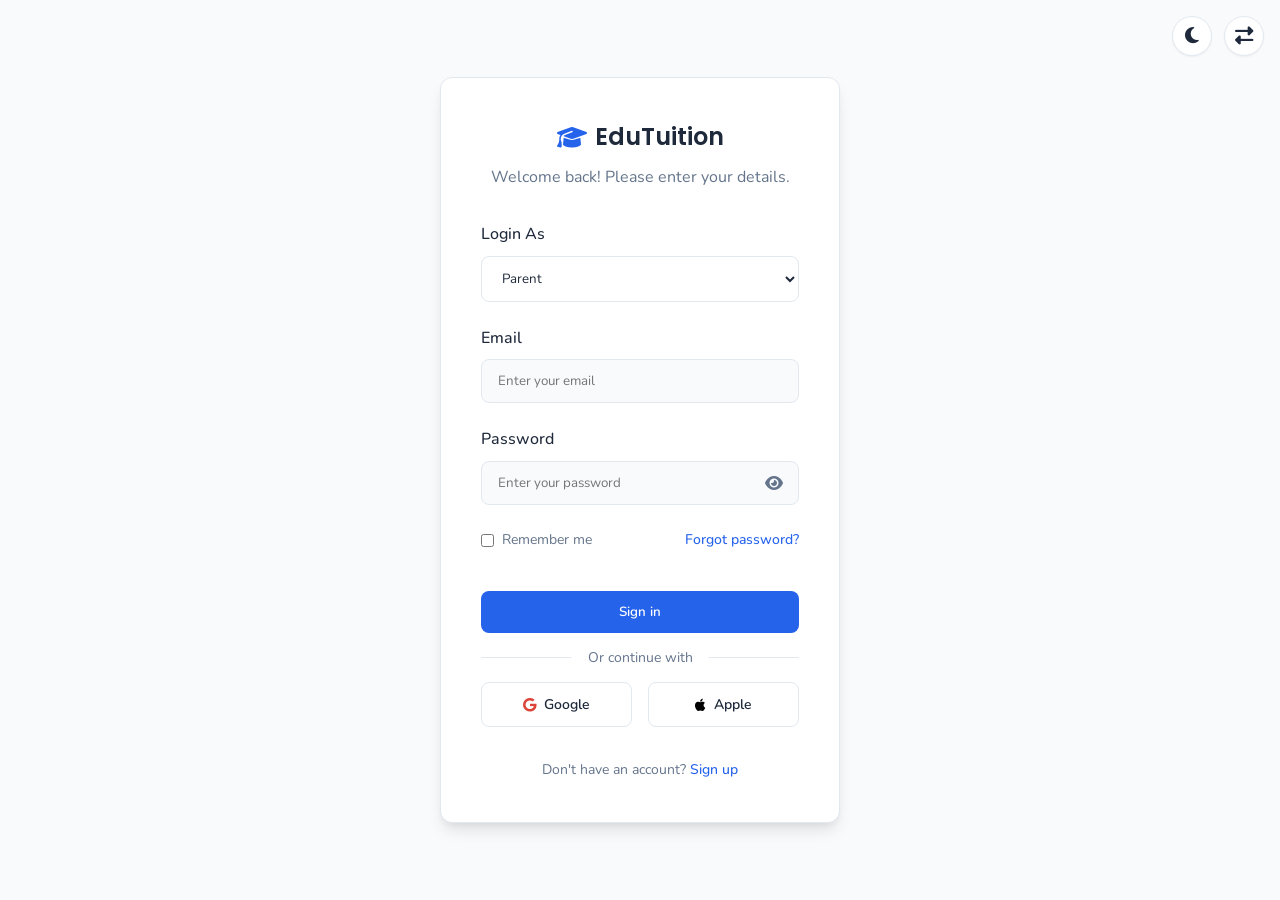
==== login.html @ af19ebe1 "Latest UI and styling updates" ====
<!DOCTYPE html>
<html lang="en">
<head>
  <meta charset="UTF-8">
  <meta name="viewport" content="width=device-width, initial-level=1.0">
  <title>Login | Home Tuition Management Agency</title>
  <link rel="icon" type="image/svg+xml" href="assets/images/favicon.svg">
  <link rel="stylesheet" href="https://cdnjs.cloudflare.com/ajax/libs/font-awesome/6.5.1/css/all.min.css">
  <link rel="stylesheet" href="assets/css/style.css">
  <style>
    .auth-bg {
      position: absolute;
      top: 0; left: 0; width: 100%; height: 100%;
      object-fit: cover;
      z-index: -2;
    }
    .auth-overlay {
      position: absolute;
      top: 0; left: 0; width: 100%; height: 100%;
      background: rgba(0,0,0,0.7);
      z-index: -1;
    }
  </style>
</head>
<body>

  <div class="auth-toggles">
    <button class="theme-toggle" aria-label="Toggle Dark Mode">
      <i class="fas fa-moon"></i>
    </button>
    <button class="rtl-toggle" aria-label="Toggle RTL">
      <i class="fas fa-exchange-alt"></i>
    </button>
  </div>

  <div class="auth-page">
    <img src="assets/images/img1.png" alt="Background" class="auth-bg">
    <div class="auth-overlay"></div>

    <div class="auth-card">
      <div class="text-center" style="margin-bottom: 2rem;">
        <a href="index.html" class="logo" style="justify-content: center;">
          <i class="fas fa-graduation-cap"></i>
          <span>EduTuition</span>
        </a>
        <p style="color: var(--text-light); margin-top: 0.5rem;">Welcome back! Please enter your details.</p>
      </div>
      
      <form id="loginForm">
        <div class="form-group">
          <label class="form-label">Login As</label>
          <select class="form-control" id="loginRole" required style="background-color: var(--bg-surface); color: var(--text-dark); border: 1px solid var(--border);">
            <option value="parent-dashboard.html">Parent</option>
            <option value="tutor-dashboard.html">Tutor</option>
            <option value="dashboard.html">Coordinator</option>
          </select>
        </div>
        <div class="form-group">
          <label class="form-label">Email</label>
          <input type="email" class="form-control" placeholder="Enter your email" required>
        </div>
        <div class="form-group">
          <label class="form-label">Password</label>
          <div class="password-wrapper">
            <input type="password" class="form-control" id="password" placeholder="Enter your password" required>
            <i class="fas fa-eye password-toggle" id="togglePassword"></i>
          </div>
        </div>
        
        <div style="display: flex; justify-content: space-between; align-items: center; margin-bottom: 1.5rem; font-size: 0.875rem;">
          <label style="display: flex; align-items: center; gap: 0.5rem; color: var(--text-light); cursor: pointer;">
            <input type="checkbox"> Remember me
          </label>
          <a href="#" style="color: var(--primary); font-weight: 500;">Forgot password?</a>
        </div>
        
        <button type="submit" class="btn btn-primary auth-btn">Sign in</button>

        <div class="social-auth-divider">
          <hr>
          <span>Or continue with</span>
        </div>
        
        <div class="social-auth-group">
          <button type="button" class="btn btn-social">
            <i class="fab fa-google" style="color: #DB4437;"></i> Google
          </button>
          <button type="button" class="btn btn-social">
            <i class="fab fa-apple" style="color: #000000;"></i> Apple
          </button>
        </div>
      </form>
      
      <p class="text-center" style="margin-top: 2rem; color: var(--text-light); font-size: 0.875rem;">
        Don't have an account? <a href="register.html" style="color: var(--primary); font-weight: 500;">Sign up</a>
      </p>
    </div>

  <script>
    const togglePassword = document.querySelector('#togglePassword');
    const password = document.querySelector('#password');

    togglePassword.addEventListener('click', function (e) {
      // toggle the type attribute
      const type = password.getAttribute('type') === 'password' ? 'text' : 'password';
      password.setAttribute('type', type);
      // toggle the eye slash icon
      this.classList.toggle('fa-eye-slash');
    });

    const loginForm = document.getElementById('loginForm');
    if(loginForm) {
      loginForm.addEventListener('submit', function(e) {
        e.preventDefault();
        const role = document.getElementById('loginRole').value;
        window.location.href = role;
      });
    }
  </script>
  <script src="assets/js/main.js"></script>
</body>
</html>
---- assets/css/style.css ----
@import url('https://fonts.googleapis.com/css2?family=Nunito:wght@300;400;500;600;700&family=Poppins:wght@300;400;500;600;700;800&display=swap');

:root {
  --primary: #2563eb;
  --primary-hover: #1d4ed8;
  --secondary: #10b981;
  --text-dark: #1e293b;
  --text-light: #64748b;
  --bg-main: #f8fafc;
  --bg-surface: #ffffff;
  --border: #e2e8f0;
  --nav-bg: #ffffff;
  --footer-bg: #f1f5f9;
  --footer-text: #475569;
  
  --font-sans: 'Nunito', sans-serif;
  --font-heading: 'Poppins', sans-serif;
  
  --radius-sm: 4px;
  --radius-md: 8px;
  --radius-lg: 12px;
  
  --shadow-sm: 0 1px 2px 0 rgba(0, 0, 0, 0.05);
  --shadow-md: 0 4px 6px -1px rgba(0, 0, 0, 0.1), 0 2px 4px -1px rgba(0, 0, 0, 0.06);
  --shadow-lg: 0 10px 15px -3px rgba(0, 0, 0, 0.1), 0 4px 6px -2px rgba(0, 0, 0, 0.05);
  
  --transition: all 0.3s cubic-bezier(0.4, 0, 0.2, 1);
}

[data-theme="dark"] {
  --primary: #3b82f6;
  --primary-hover: #2563eb;
  --secondary: #34d399;
  --text-dark: #f1f5f9;
  --text-light: #94a3b8;
  --bg-main: #0f172a;
  --bg-surface: #1e293b;
  --border: #334155;
  --nav-bg: #0f172a;
  --footer-bg: #020617;
  --footer-text: #cbd5e1;
}

* {
  margin: 0;
  padding: 0;
  box-sizing: border-box;
}

html {
  scroll-behavior: smooth;
}

body {
  font-family: var(--font-sans);
  background-color: var(--bg-main);
  color: var(--text-dark);
  line-height: 1.6;
  transition: background-color var(--transition), color var(--transition);
  overflow-x: hidden;
  font-weight: 400;
}

h1, h2, h3, h4, h5, h6 {
  font-family: var(--font-heading);
  line-height: 1.2;
  margin-bottom: 1rem;
  font-weight: 600;
}

h1 {
  font-weight: 600;
}

h2 {
  font-weight: 600;
}

h3 {
  font-weight: 500;
}

h4, h5, h6 {
  font-weight: 600;
}

p {
  font-weight: 400;
}

a {
  text-decoration: none;
  color: inherit;
  transition: var(--transition);
}

ul {
  list-style: none;
}

img {
  max-width: 100%;
  height: auto;
  display: block;
}

/* Container */
.container {
  width: 100%;
  max-width: 1280px;
  margin: 0 auto;
  padding: 0 1.5rem;
}

/* Typography Utilities */
.text-center { text-align: center; }
.text-primary { color: var(--primary); }
.section-title {
  font-size: 2.5rem;
  margin-bottom: 1rem;
  position: relative;
  display: inline-block;
}
.section-title::after {
  content: '';
  position: absolute;
  bottom: -10px;
  left: 50%;
  transform: translateX(-50%);
  width: 60px;
  height: 4px;
  background-color: var(--primary);
  border-radius: 2px;
}
[dir="rtl"] .section-title::after {
  left: auto;
  right: 50%;
  transform: translateX(50%);
}
.section-subtitle {
  color: var(--text-light);
  max-width: 600px;
  margin: 0 auto 3rem;
  font-size: 1.125rem;
}

/* Buttons */
.btn {
  display: inline-flex;
  align-items: center;
  justify-content: center;
  padding: 0.75rem 1.5rem;
  font-weight: 600;
  border-radius: var(--radius-md);
  cursor: pointer;
  border: none;
  transition: var(--transition);
  font-family: var(--font-sans);
  gap: 0.5rem;
}

.btn-primary {
  background-color: var(--primary);
  color: #ffffff;
}

.btn-primary:hover {
  background-color: var(--primary-hover);
  transform: translateY(-2px);
  box-shadow: var(--shadow-md);
}

.btn-outline {
  background-color: transparent;
  color: var(--primary);
  border: 2px solid var(--primary);
}

.btn-outline:hover {
  background-color: var(--primary);
  color: #ffffff !important;
  border-color: var(--primary) !important;
}

/* Navbar */
.navbar {
  position: fixed;
  top: 0;
  left: 0;
  width: 100%;
  background-color: transparent;
  z-index: 1000;
  box-shadow: none;
  transition: var(--transition);
}

.navbar.scrolled,
.navbar.menu-open {
  background-color: var(--nav-bg);
  backdrop-filter: blur(10px);
  box-shadow: var(--shadow-sm);
}

/* Transparent Navbar Text Colors */
.navbar:not(.scrolled):not(.menu-open) .logo span,
.navbar:not(.scrolled):not(.menu-open) .nav-link,
.navbar:not(.scrolled):not(.menu-open) .theme-toggle,
.navbar:not(.scrolled):not(.menu-open) .rtl-toggle,
.navbar:not(.scrolled):not(.menu-open) .mobile-toggle,
.navbar:not(.scrolled):not(.menu-open) .cart-toggle {
  color: #ffffff;
}

.navbar:not(.scrolled):not(.menu-open) .btn-outline {
  color: #ffffff;
  border-color: #ffffff;
}

.navbar:not(.scrolled):not(.menu-open) .theme-toggle,
.navbar:not(.scrolled):not(.menu-open) .rtl-toggle,
.navbar:not(.scrolled):not(.menu-open) .mobile-toggle,
.navbar:not(.scrolled):not(.menu-open) .cart-toggle {
  background-color: transparent;
}

.nav-container {
  display: flex;
  align-items: center;
  justify-content: space-between;
  height: 80px;
}

.logo {
  font-family: var(--font-heading);
  font-size: 1.5rem;
  font-weight: 600;
  color: var(--primary);
  display: flex;
  align-items: center;
  gap: 0.5rem;
}
.logo span {
  color: var(--text-dark);
}

.nav-menu {
  display: flex;
  gap: 2rem;
  align-items: center;
}

.nav-link {
  font-weight: 500;
  color: var(--text-dark);
}

.nav-link:hover, .nav-link.active {
  color: var(--primary);
}

.nav-link.active {
  text-decoration: underline;
  text-underline-offset: 4px;
}

.nav-actions {
  display: flex;
  align-items: center;
  gap: 1rem;
}

.theme-toggle, .rtl-toggle, .mobile-toggle, .cart-toggle {
  color: var(--text-dark);
  font-size: 1.15rem;
  cursor: pointer;
  display: flex;
  align-items: center;
  justify-content: center;
  width: 40px;
  height: 40px;
  border-radius: 50%;
  background-color: var(--bg-surface);
  border: 1px solid var(--border);
  box-shadow: var(--shadow-sm);
  transition: var(--transition);
}

.theme-toggle:hover, .rtl-toggle:hover, .cart-toggle:hover {
  background-color: var(--primary);
  color: #ffffff !important;
  border-color: var(--primary);
  box-shadow: var(--shadow-md);
  transform: translateY(-2px);
}

.mobile-toggle {
  display: none;
}

/* Hero Section */
.hero {
  min-height: 100vh;
  display: flex;
  align-items: center;
  padding-top: 80px;
  position: relative;
  overflow: hidden;
}

.hero-bg {
  position: absolute;
  top: 0;
  left: 0;
  width: 100%;
  height: 100%;
  object-fit: cover;
  z-index: -2;
}

.hero-overlay {
  position: absolute;
  top: 0;
  left: 0;
  width: 100%;
  height: 100%;
  background: linear-gradient(to right, rgba(0,0,0,0.8), rgba(0,0,0,0.4));
  z-index: -1;
}

[dir="rtl"] .hero-overlay {
  background: linear-gradient(to left, rgba(0,0,0,0.8), rgba(0,0,0,0.4));
}

.hero-content {
  max-width: 600px;
  color: #ffffff;
}

.hero-title {
  font-size: 4rem;
  margin-bottom: 1.5rem;
  color: #ffffff;
  animation: fadeUp 1s ease;
}

.hero-desc {
  font-size: 1.25rem;
  margin-bottom: 2rem;
  color: #e5e7eb;
  animation: fadeUp 1s ease 0.2s;
  animation-fill-mode: both;
}

.hero-actions {
  display: flex;
  gap: 1rem;
  animation: fadeUp 1s ease 0.4s;
  animation-fill-mode: both;
}

/* Sections */
.section {
  padding: 5rem 0;
}

.section-bg {
  background-color: var(--bg-surface);
}

/* Grid Layouts */
.grid-2 { display: grid; grid-template-columns: repeat(2, 1fr); gap: 2rem; }
.grid-4 { display: grid; grid-template-columns: repeat(4, 1fr); gap: 2rem; }
.grid-6 { display: grid; grid-template-columns: repeat(3, 1fr); gap: 2rem; }

/* Cards (Strictly 4 or 6 for lists, equal height, buttons aligned) */
.card {
  background-color: var(--bg-surface);
  border-radius: var(--radius-lg);
  overflow: hidden;
  box-shadow: var(--shadow-sm);
  transition: var(--transition);
  display: flex;
  flex-direction: column;
  height: 100%;
  border: 1px solid var(--border);
}

.card:hover {
  transform: translateY(-5px);
  box-shadow: var(--shadow-lg);
}

.card-img-wrap {
  width: 100%;
  height: 240px;
  overflow: hidden;
}

.card-img {
  width: 100%;
  height: 100%;
  object-fit: cover;
  transition: var(--transition);
}

.card:hover .card-img {
  transform: scale(1.05);
}

.card-body {
  padding: 1.5rem;
  display: flex;
  flex-direction: column;
  flex-grow: 1;
}

.card-title {
  font-size: 1.25rem;
  margin-bottom: 0.75rem;
}

.card-text {
  color: var(--text-light);
  margin-bottom: 1.5rem;
  flex-grow: 1;
}

.card-footer {
  margin-top: auto;
  display: flex;
  justify-content: space-between;
  align-items: center;
}

/* About / Info Section */
.info-section {
  display: flex;
  align-items: center;
  gap: 4rem;
}

.info-content {
  flex: 1;
}

.info-image {
  flex: 1;
  border-radius: var(--radius-lg);
  overflow: hidden;
  box-shadow: var(--shadow-lg);
}

/* Unique Design Section (After 5th) */
.cta-section {
  background: linear-gradient(135deg, var(--primary), var(--primary-hover));
  color: #fff;
  text-align: center;
  padding: 6rem 0;
  border-radius: var(--radius-lg);
  margin: 5rem 1.5rem;
}

.cta-section h2, .cta-section p {
  color: #fff;
}
.cta-section .section-title::after {
  background-color: #fff;
}
.cta-section .btn {
  background-color: #fff;
  color: var(--primary);
}
.cta-section .btn:hover {
  background-color: var(--text-dark);
  color: #ffffff;
}
[data-theme="dark"] .cta-section .btn:hover {
  background-color: var(--bg-main);
  color: #ffffff;
}

.btn-cta-outline {
  background: transparent !important;
  color: #ffffff !important;
  border: 2px solid #ffffff !important;
}

.btn-cta-outline:hover {
  background: #ffffff !important;
  color: var(--primary) !important;
  border-color: #ffffff !important;
  transform: translateY(-3px);
  box-shadow: 0 10px 20px rgba(0,0,0,0.2);
}

/* Footer */
.footer {
  background-color: var(--footer-bg);
  color: var(--footer-text);
  padding: 4rem 0 2rem;
}

.footer-grid {
  display: grid;
  grid-template-columns: 2fr 1fr 1fr 1fr;
  gap: 3rem;
  margin-bottom: 3rem;
}

.footer-title {
  color: var(--text-dark);
  font-size: 1.25rem;
  margin-bottom: 1.5rem;
}

.footer-links li {
  margin-bottom: 0.75rem;
}

.footer-links a:hover {
  color: var(--primary);
  padding-left: 5px;
}
[dir="rtl"] .footer-links a:hover {
  padding-left: 0;
  padding-right: 5px;
}

.social-links {
  display: flex;
  gap: 1rem;
}

.social-link {
  width: 40px;
  height: 40px;
  border-radius: 50%;
  background-color: var(--bg-main);
  border: 1px solid var(--border);
  display: flex;
  align-items: center;
  justify-content: center;
  color: var(--text-dark);
}

.social-link:hover {
  background-color: var(--primary);
}

.footer-bottom {
  text-align: center;
  padding-top: 2rem;
  border-top: 1px solid var(--border);
}

/* Auth Pages */
.auth-page {
  min-height: 100vh;
  display: flex;
  align-items: center;
  justify-content: center;
  background-color: var(--bg-main);
  padding: 2rem;
  position: relative;
}

.auth-card {
  background-color: var(--bg-surface);
  border-radius: var(--radius-lg);
  box-shadow: var(--shadow-lg);
  width: 100%;
  max-width: 400px;
  padding: 2.5rem;
  border: 1px solid var(--border);
  position: relative;
}

.auth-toggles {
  position: fixed;
  top: 1rem;
  right: 1rem;
  display: flex;
  gap: 0.75rem;
  z-index: 9999;
}

@media (max-width: 480px) {
  .auth-toggles {
    top: 0.75rem;
    right: 0.75rem;
    gap: 0.5rem;
  }
}

[dir="rtl"] .auth-toggles {
  right: auto;
  left: 1.5rem;
}

.form-group {
  margin-bottom: 1.5rem;
}

.form-label {
  display: block;
  margin-bottom: 0.5rem;
  font-weight: 500;
  color: var(--text-dark);
}

.form-control {
  width: 100%;
  padding: 0.75rem 1rem;
  border: 1px solid var(--border);
  border-radius: var(--radius-md);
  background-color: var(--bg-main);
  color: var(--text-dark);
  font-family: var(--font-sans);
  transition: var(--transition);
}

.form-control:focus {
  outline: none;
  border-color: var(--primary);
  box-shadow: 0 0 0 3px rgba(211, 47, 47, 0.1);
}

.auth-btn {
  width: 100%;
  margin-top: 1rem;
}

.password-wrapper {
  position: relative;
}

.password-toggle {
  position: absolute;
  right: 1rem;
  top: 50%;
  transform: translateY(-50%);
  cursor: pointer;
  color: var(--text-light);
  transition: var(--transition);
}

.password-toggle:hover {
  color: var(--primary);
}

.social-auth-divider {
  text-align: center;
  margin: 1.5rem 0;
  position: relative;
}

.social-auth-divider hr {
  border: 0;
  border-top: 1px solid var(--border);
}

.social-auth-divider span {
  position: absolute;
  top: 50%;
  left: 50%;
  transform: translate(-50%, -50%);
  background: var(--bg-surface);
  padding: 0 1rem;
  color: var(--text-light);
  font-size: 0.875rem;
}

.social-auth-group {
  display: flex;
  gap: 1rem;
}

.btn-social {
  flex: 1;
  border: 1px solid var(--border);
  color: var(--text-dark);
  background: transparent;
  font-size: 0.875rem;
}

.btn-social:hover {
  background-color: var(--bg-main);
  border-color: var(--text-light);
}

/* Animations */
@keyframes fadeUp {
  from { opacity: 0; transform: translateY(20px); }
  to { opacity: 1; transform: translateY(0); }
}

/* Responsive Rules */
@media (max-width: 1024px) {
  .nav-menu {
    position: fixed;
    top: 80px;
    left: -260px;
    width: 260px;
    max-width: 85vw;
    height: calc(100vh - 80px);
    background-color: var(--nav-bg);
    flex-direction: column;
    align-items: flex-start;
    justify-content: flex-start;
    padding: 1.5rem 2rem;
    gap: 1.2rem;
    overflow-y: auto;
    transition: var(--transition);
  }
  
  .nav-menu.active {
    left: 0;
  }
  
  [dir="rtl"] .nav-menu {
    left: auto;
    right: -260px;
  }
  [dir="rtl"] .nav-menu.active {
    right: 0;
  }
  
  .mobile-toggle {
    display: flex;
  }
  
  .nav-actions {
    display: none;
  }
  .nav-menu .nav-actions {
    display: flex;
    flex-direction: column;
    margin-top: 0.75rem;
  }

  .grid-4 { grid-template-columns: repeat(2, 1fr); }
  .grid-6 { grid-template-columns: repeat(2, 1fr); }
  .footer-grid { grid-template-columns: repeat(2, 1fr); }
  .info-section { flex-direction: column; }
  .info-section[style*="row-reverse"] { flex-direction: column-reverse !important; }
  .info-content { 
    text-align: center;
    display: flex;
    flex-direction: column;
    align-items: center;
  }
  .info-content ul { display: inline-block; text-align: left; margin-left: 0; padding-left: 1.5rem; }
  .info-content .btn { margin: 1rem auto 0; }
  .hero-title { font-size: 3rem; }
  .contact-follow { text-align: center; }
  .contact-follow .social-links { justify-content: center; }
}

@media (max-width: 768px) {
  .auth-page {
    padding-top: 5rem !important;
    align-items: flex-start !important;
  }
  .grid-2 { grid-template-columns: 1fr; }
  .grid-4 { grid-template-columns: repeat(2, 1fr); }
  .grid-6 { grid-template-columns: repeat(2, 1fr); }
  .footer-grid { grid-template-columns: 1fr; }
  
  .hero-title { font-size: 2.25rem !important; word-break: break-word; }
  .section { padding: 3rem 0; }
  .cta-section { margin: 2rem 1.5rem; padding: 3rem 1.5rem; }
  .cta-section .container { display: flex; flex-direction: column; align-items: center; text-align: center; }
  .cta-section .btn { font-size: 1rem !important; padding: 0.75rem 1.25rem !important; white-space: nowrap; width: fit-content !important; }
  .footer { text-align: center; }
  .footer-about { display: flex; flex-direction: column; align-items: center; }
  .social-links { justify-content: center; }
  .footer-contact .footer-links li { display: flex; justify-content: center; align-items: center; gap: 0.5rem; }
  .footer-contact .footer-links li i { margin-right: 0 !important; }
  .hours-row { flex-direction: column !important; text-align: center; gap: 0.5rem; padding: 1.5rem !important; }
  .auth-card { padding: 2rem 1rem !important; width: 95% !important; max-width: 360px !important; }
  .auth-card div[style*="justify-content: space-between"] { font-size: 0.7rem !important; white-space: nowrap !important; gap: 0.2rem !important; }
  .auth-card label { white-space: nowrap !important; }
  .social-auth-divider span { font-size: 0.75rem !important; padding: 0 0.5rem !important; }
}

@media (max-width: 576px) {
  .grid-4, .grid-6 { grid-template-columns: 1fr; }
}

@media (max-width: 480px) {
  .hero-actions, .cta-actions, .social-auth-group {
    flex-direction: column !important;
    align-items: center !important;
    gap: 1rem !important;
  }
  
  .hero-actions .btn, .cta-actions .btn, .social-auth-group .btn {
    width: 100% !important;
    max-width: 280px !important;
    margin: 0 !important;
  }
}
@media (max-width: 360px) {
  .hero-title { font-size: 1.75rem !important; }
}
/* Scroll Controls */
.scroll-controls {
  position: fixed;
  bottom: 2rem;
  right: 2rem;
  display: flex;
  flex-direction: column;
  gap: 0.75rem;
  z-index: 999;
  transition: var(--transition);
}

.scroll-btn {
  width: 45px;
  height: 45px;
  border-radius: 50%;
  background-color: var(--primary);
  color: #ffffff;
  border: none;
  cursor: pointer;
  display: flex;
  align-items: center;
  justify-content: center;
  font-size: 1.25rem;
  box-shadow: var(--shadow-lg);
  transition: var(--transition);
  opacity: 0;
  visibility: hidden;
  transform: translateY(20px);
}

.scroll-btn.show {
  opacity: 1;
  visibility: visible;
  transform: translateY(0);
}

.scroll-btn:hover {
  background-color: var(--primary-hover);
  transform: scale(1.1);
}

[dir="rtl"] .scroll-controls {
  right: auto;
  left: 2rem;
}

@media (max-width: 768px) {
  .scroll-controls {
    bottom: 1.5rem;
    right: 1.5rem;
  }
  
  .scroll-btn {
    width: 40px;
    height: 40px;
    font-size: 1.1rem;
  }
}

/* ==========================================================================
   Premium Interactive Success Features Section
   ========================================================================== */
.premium-section {
  padding: 6rem 0;
  background-color: var(--bg-surface);
  position: relative;
  overflow: hidden;
}

.premium-grid {
  display: grid;
  grid-template-columns: 1fr 1fr;
  gap: 4rem;
  align-items: center;
}

/* Left Side - Visual Composition */
.premium-images-wrapper {
  position: relative;
  width: 100%;
  height: 600px;
  overflow: hidden;
  border-radius: 24px;
  box-shadow: var(--shadow-lg);
}

.premium-image-main {
  width: 100%;
  height: 100%;
  object-fit: cover;
  transition: transform 0.5s ease;
}

.premium-images-wrapper:hover .premium-image-main {
  transform: scale(1.02);
}

/* Right Side - Content & Interaction */
.premium-content-wrapper {
  padding-right: 2rem;
}

.premium-subtitle {
  color: var(--primary);
  font-weight: 700;
  letter-spacing: 1px;
  text-transform: uppercase;
  font-size: 0.85rem;
  margin-bottom: 1rem;
  display: inline-block;
}

.premium-title {
  font-size: 2.75rem;
  font-weight: 800;
  line-height: 1.2;
  margin-bottom: 1.5rem;
  color: var(--text-dark);
}

.premium-desc {
  font-size: 1.1rem;
  color: var(--text-light);
  margin-bottom: 2.5rem;
  line-height: 1.7;
}

.premium-features-list {
  display: flex;
  flex-direction: column;
  gap: 1.5rem;
  margin-bottom: 3rem;
}

.premium-feature-item {
  display: flex;
  gap: 1.25rem;
  padding: 1.5rem;
  border-radius: 16px;
  background: var(--bg-main);
  border: 1px solid var(--border);
  transition: all 0.3s ease;
  cursor: pointer;
}

.premium-feature-item:hover {
  background: var(--bg-surface);
  border-color: var(--primary);
  box-shadow: var(--shadow-md);
  transform: translateX(10px);
}

.feature-item-icon {
  width: 54px;
  height: 54px;
  flex-shrink: 0;
  border-radius: 50%;
  background: rgba(37, 99, 235, 0.1);
  color: var(--primary);
  display: flex;
  justify-content: center;
  align-items: center;
  font-size: 1.4rem;
  transition: all 0.3s ease;
}

.premium-feature-item:hover .feature-item-icon {
  background: var(--primary);
  color: white;
}

.feature-item-content h3 {
  font-size: 1.25rem;
  margin-bottom: 0.5rem;
  color: var(--text-dark);
}

.feature-item-content p {
  font-size: 0.95rem;
  color: var(--text-light);
  line-height: 1.6;
}

.premium-cta {
  display: inline-flex;
  align-items: center;
  gap: 0.75rem;
  padding: 1rem 2rem;
  font-size: 1.1rem;
  font-weight: 600;
  background-color: var(--text-dark);
  color: var(--bg-surface);
  border-radius: 50px;
  transition: all 0.3s ease;
}
.scroll-controls {
  position: fixed;
  bottom: 2rem;
  right: 2rem;
  display: flex;
  flex-direction: column;
  gap: 0.75rem;
  z-index: 999;
  transition: var(--transition);
}

.scroll-btn {
  width: 45px;
  height: 45px;
  border-radius: 50%;
  background-color: var(--primary);
  color: #ffffff;
  border: none;
  cursor: pointer;
  display: flex;
  align-items: center;
  justify-content: center;
  font-size: 1.25rem;
  box-shadow: var(--shadow-lg);
  transition: var(--transition);
  opacity: 0;
  visibility: hidden;
  transform: translateY(20px);
}

.scroll-btn.show {
  opacity: 1;
  visibility: visible;
  transform: translateY(0);
}

.scroll-btn:hover {
  background-color: var(--primary-hover);
  transform: scale(1.1);
}

[dir="rtl"] .scroll-controls {
  right: auto;
  left: 2rem;
}

@media (max-width: 768px) {
  .scroll-controls {
    bottom: 1.5rem;
    right: 1.5rem;
  }
  
  .scroll-btn {
    width: 40px;
    height: 40px;
    font-size: 1.1rem;
  }
}

/* ==========================================================================
   Premium Interactive Success Features Section
   ========================================================================== */
.premium-section {
  padding: 6rem 0;
  background-color: var(--bg-surface);
  position: relative;
  overflow: hidden;
}

.premium-grid {
  display: grid;
  grid-template-columns: 1fr 1fr;
  gap: 4rem;
  align-items: center;
}

/* Left Side - Visual Composition */
.premium-images-wrapper {
  position: relative;
  width: 100%;
  height: 600px;
  overflow: hidden;
  border-radius: 24px;
  box-shadow: var(--shadow-lg);
}

.premium-image-main {
  width: 100%;
  height: 100%;
  object-fit: cover;
  transition: transform 0.5s ease;
}

.premium-images-wrapper:hover .premium-image-main {
  transform: scale(1.02);
}

/* Right Side - Content & Interaction */
.premium-content-wrapper {
  padding-right: 2rem;
}

.premium-subtitle {
  color: var(--primary);
  font-weight: 700;
  letter-spacing: 1px;
  text-transform: uppercase;
  font-size: 0.85rem;
  margin-bottom: 1rem;
  display: inline-block;
}

.premium-title {
  font-size: 2.75rem;
  font-weight: 800;
  line-height: 1.2;
  margin-bottom: 1.5rem;
  color: var(--text-dark);
}

.premium-desc {
  font-size: 1.1rem;
  color: var(--text-light);
  margin-bottom: 2.5rem;
  line-height: 1.7;
}

.premium-features-list {
  display: flex;
  flex-direction: column;
  gap: 1.5rem;
  margin-bottom: 3rem;
}

.premium-feature-item {
  display: flex;
  gap: 1.25rem;
  padding: 1.5rem;
  border-radius: 16px;
  background: var(--bg-main);
  border: 1px solid var(--border);
  transition: all 0.3s ease;
  cursor: pointer;
}

.premium-feature-item:hover {
  background: var(--bg-surface);
  border-color: var(--primary);
  box-shadow: var(--shadow-md);
  transform: translateX(10px);
}

.feature-item-icon {
  width: 54px;
  height: 54px;
  flex-shrink: 0;
  border-radius: 50%;
  background: rgba(37, 99, 235, 0.1);
  color: var(--primary);
  display: flex;
  justify-content: center;
  align-items: center;
  font-size: 1.4rem;
  transition: all 0.3s ease;
}

.premium-feature-item:hover .feature-item-icon {
  background: var(--primary);
  color: white;
}

.feature-item-content h3 {
  font-size: 1.25rem;
  margin-bottom: 0.5rem;
  color: var(--text-dark);
}

.feature-item-content p {
  font-size: 0.95rem;
  color: var(--text-light);
  line-height: 1.6;
}

.premium-cta {
  display: inline-flex;
  align-items: center;
  gap: 0.75rem;
  padding: 1rem 2rem;
  font-size: 1.1rem;
  font-weight: 600;
  background-color: var(--text-dark);
  color: var(--bg-surface);
  border-radius: 50px;
  transition: all 0.3s ease;
}

.premium-cta i {
  transition: transform 0.3s ease;
}

.premium-cta:hover {
  background-color: var(--primary);
  color: white;
  transform: translateY(-2px);
  box-shadow: 0 10px 20px rgba(37, 99, 235, 0.2);
}

.premium-cta:hover i {
  transform: translateX(5px);
}

/* Responsive */
@media (max-width: 992px) {
  .hero .container {
    flex-direction: column;
    justify-content: center !important;
  }
  .hero .hero-content {
    text-align: center !important;
    margin: 0 auto !important;
  }
  .hero .hero-actions {
    justify-content: center !important;
  }
  .hero .hero-image-extra {
    margin-top: 1rem;
  }

  .premium-grid {
    grid-template-columns: 1fr;
    gap: 3rem;
  }
  .premium-content-wrapper {
    padding-right: 0;
    order: -1;
  }
  .premium-images-wrapper {
    height: 500px;
    max-width: 600px;
    margin: 0 auto;
  }
  .premium-title {
    font-size: 2.25rem;
  }
}

@media (max-width: 576px) {
  .premium-images-wrapper {
    height: 350px;
  }
  .premium-feature-item {
    padding: 1rem;
  }
}

/* Nav Dropdown */
.nav-dropdown.show-dropdown .dropdown-content {
    display: block;
    animation: fadeIn 0.2s ease-in-out;
}
.dropdown-content {
    display: none;
    position: absolute;
    right: 0;
    top: 100%;
    background: var(--bg-surface);
    min-width: 220px;
    box-shadow: var(--shadow-lg);
    border-radius: var(--radius-md);
    padding: 0.5rem;
    z-index: 1000;
    border: 1px solid var(--border);
}
.dropdown-content a {
    display: block;
    padding: 0.8rem 1rem;
    color: var(--text-dark);
    text-decoration: none;
    border-radius: var(--radius-sm);
    transition: var(--transition);
    font-size: 0.95rem;
    font-weight: 500;
}
.dropdown-content a i {
    margin-right: 10px;
    color: var(--primary);
    width: 20px;
    text-align: center;
}
.dropdown-content a:hover {
    background: var(--bg-body);
    color: var(--primary);
    transform: translateX(5px);
}

/* Hero Sparkles Animation */
.hero-sparkles {
  position: absolute;
  top: 0; left: 0; width: 100%; height: 100%;
  z-index: 0;
  pointer-events: none;
  overflow: hidden;
}

.sparkle {
  position: absolute;
  color: rgba(255, 255, 255, 0.2);
  font-size: 2rem;
  animation: float-twinkle 6s infinite ease-in-out;
}

@keyframes float-twinkle {
  0% { transform: translateY(0) scale(0.8) rotate(0deg); opacity: 0.1; color: rgba(255, 255, 255, 0.1); }
  50% { transform: translateY(-40px) scale(1.1) rotate(15deg); opacity: 0.5; color: #ffffff; text-shadow: 0 0 15px rgba(255, 255, 255, 0.4); }
  100% { transform: translateY(0) scale(0.8) rotate(0deg); opacity: 0.1; color: rgba(255, 255, 255, 0.1); }
}

.s1 { top: 15%; left: 10%; font-size: 1.5rem; animation-delay: 0s; animation-duration: 5s; }
.s2 { top: 65%; left: 85%; font-size: 2.5rem; animation-delay: 1.5s; animation-duration: 7s; }
.s3 { top: 35%; left: 55%; font-size: 3rem; animation-delay: 3s; animation-duration: 8s; }
.s4 { top: 80%; left: 15%; font-size: 1.2rem; animation-delay: 0.5s; animation-duration: 6s; }
.s5 { top: 20%; left: 80%; font-size: 2rem; animation-delay: 2s; animation-duration: 7.5s; }
.s6 { top: 50%; left: 5%; font-size: 1.8rem; animation-delay: 4s; animation-duration: 6.5s; }

/* Mobile Dropdown Fix */
@media (max-width: 768px) {
  .nav-menu .nav-actions {
    flex-direction: row;
    flex-wrap: wrap;
    justify-content: center;
    gap: 15px;
    width: 100%;
  }
  .nav-dropdown {
    display: contents !important;
  }
  .dropdown-content {
    position: static !important;
    width: 85%;
    order: 4;
    margin-top: 10px;
    box-shadow: none !important;
    border: 1px solid var(--border) !important;
    transform: none !important;
    border-radius: var(--radius-md);
  }
  .nav-menu .nav-actions .btn-primary, .nav-menu .nav-actions .btn-outline {
    order: 5;
    width: 85%;
    margin-top: 10px;
    margin-left: 0 !important;
  }
  .dropdown-content a {
    padding: 0.5rem 1rem 0.5rem 1.5rem;
    font-size: 0.9rem;
    text-align: left;
    display: flex;
    align-items: center;
  }
  .dropdown-content a i {
    margin-right: 8px;
  }
  
  /* Left-align text relative to sidebar */
  .nav-menu > li:not(.nav-actions) {
    width: 100%;
    padding-left: 3rem;
    text-align: left;
  }
}
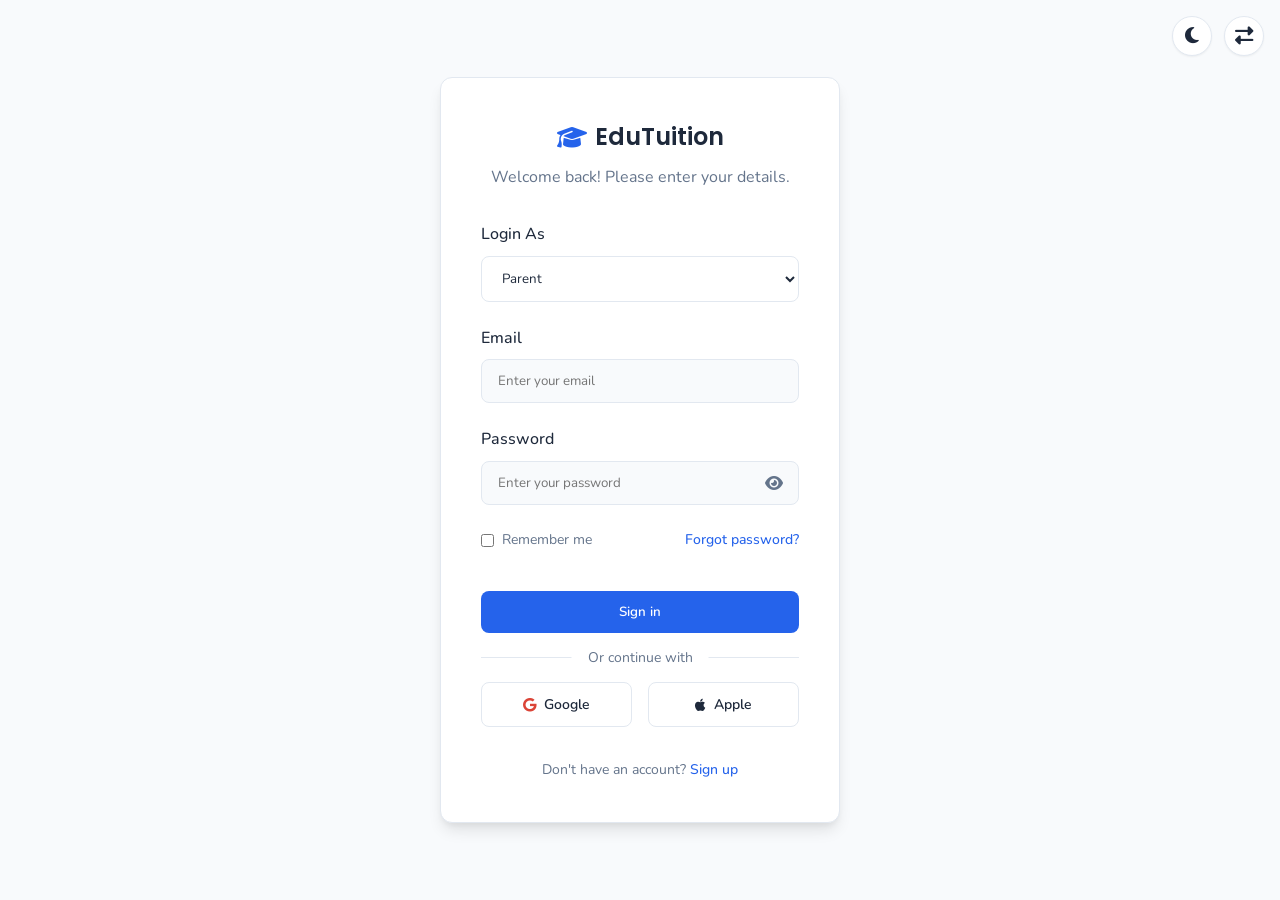
==== commit a255d328: "1st commit" ====
--- a/login.html
+++ b/login.html
@@ -86,7 +86,7 @@
             <i class="fab fa-google" style="color: #DB4437;"></i> Google
           </button>
           <button type="button" class="btn btn-social">
-            <i class="fab fa-apple" style="color: #000000;"></i> Apple
+            <i class="fab fa-apple"></i> Apple
           </button>
         </div>
       </form>
--- a/assets/css/style.css
+++ b/assets/css/style.css
@@ -648,6 +648,16 @@
   color: var(--primary);
 }
 
+[dir="rtl"] .password-toggle {
+  right: auto;
+  left: 1rem;
+}
+
+[dir="rtl"] .password-wrapper .form-control {
+  padding-right: 1rem;
+  padding-left: 2.5rem;
+}
+
 .social-auth-divider {
   text-align: center;
   margin: 1.5rem 0;
@@ -774,8 +784,10 @@
   .footer { text-align: center; }
   .footer-about { display: flex; flex-direction: column; align-items: center; }
   .social-links { justify-content: center; }
-  .footer-contact .footer-links li { display: flex; justify-content: center; align-items: center; gap: 0.5rem; }
-  .footer-contact .footer-links li i { margin-right: 0 !important; }
+  .footer-contact { display: flex; flex-direction: column; align-items: center; }
+  .footer-contact .footer-links { display: flex; flex-direction: column; width: fit-content; margin: 0 auto; gap: 0.75rem; }
+  .footer-contact .footer-links li { display: grid; grid-template-columns: 20px 1fr; gap: 10px; align-items: flex-start; text-align: left; width: 100%; }
+  .footer-contact .footer-links li i { margin: 0 !important; padding-top: 4px; text-align: center; }
   .hours-row { flex-direction: column !important; text-align: center; gap: 0.5rem; padding: 1.5rem !important; }
   .auth-card { padding: 2rem 1rem !important; width: 95% !important; max-width: 360px !important; }
   .auth-card div[style*="justify-content: space-between"] { font-size: 0.7rem !important; white-space: nowrap !important; gap: 0.2rem !important; }
@@ -1369,3 +1381,25 @@
     text-align: left;
   }
 }
+
+/* Custom Testimonials Grid to center the 3rd card on tablet */
+.testimonials-grid {
+  display: flex;
+  flex-wrap: wrap;
+  justify-content: center;
+  gap: 2rem;
+  margin-top: 3.5rem;
+}
+.testimonials-grid .card {
+  width: calc(33.333% - 1.34rem); /* 3 columns on desktop */
+}
+@media (max-width: 1024px) {
+  .testimonials-grid .card {
+    width: calc(50% - 1rem); /* 2 columns on tablet */
+  }
+}
+@media (max-width: 650px) {
+  .testimonials-grid .card {
+    width: 100%; /* 1 column on mobile */
+  }
+}
